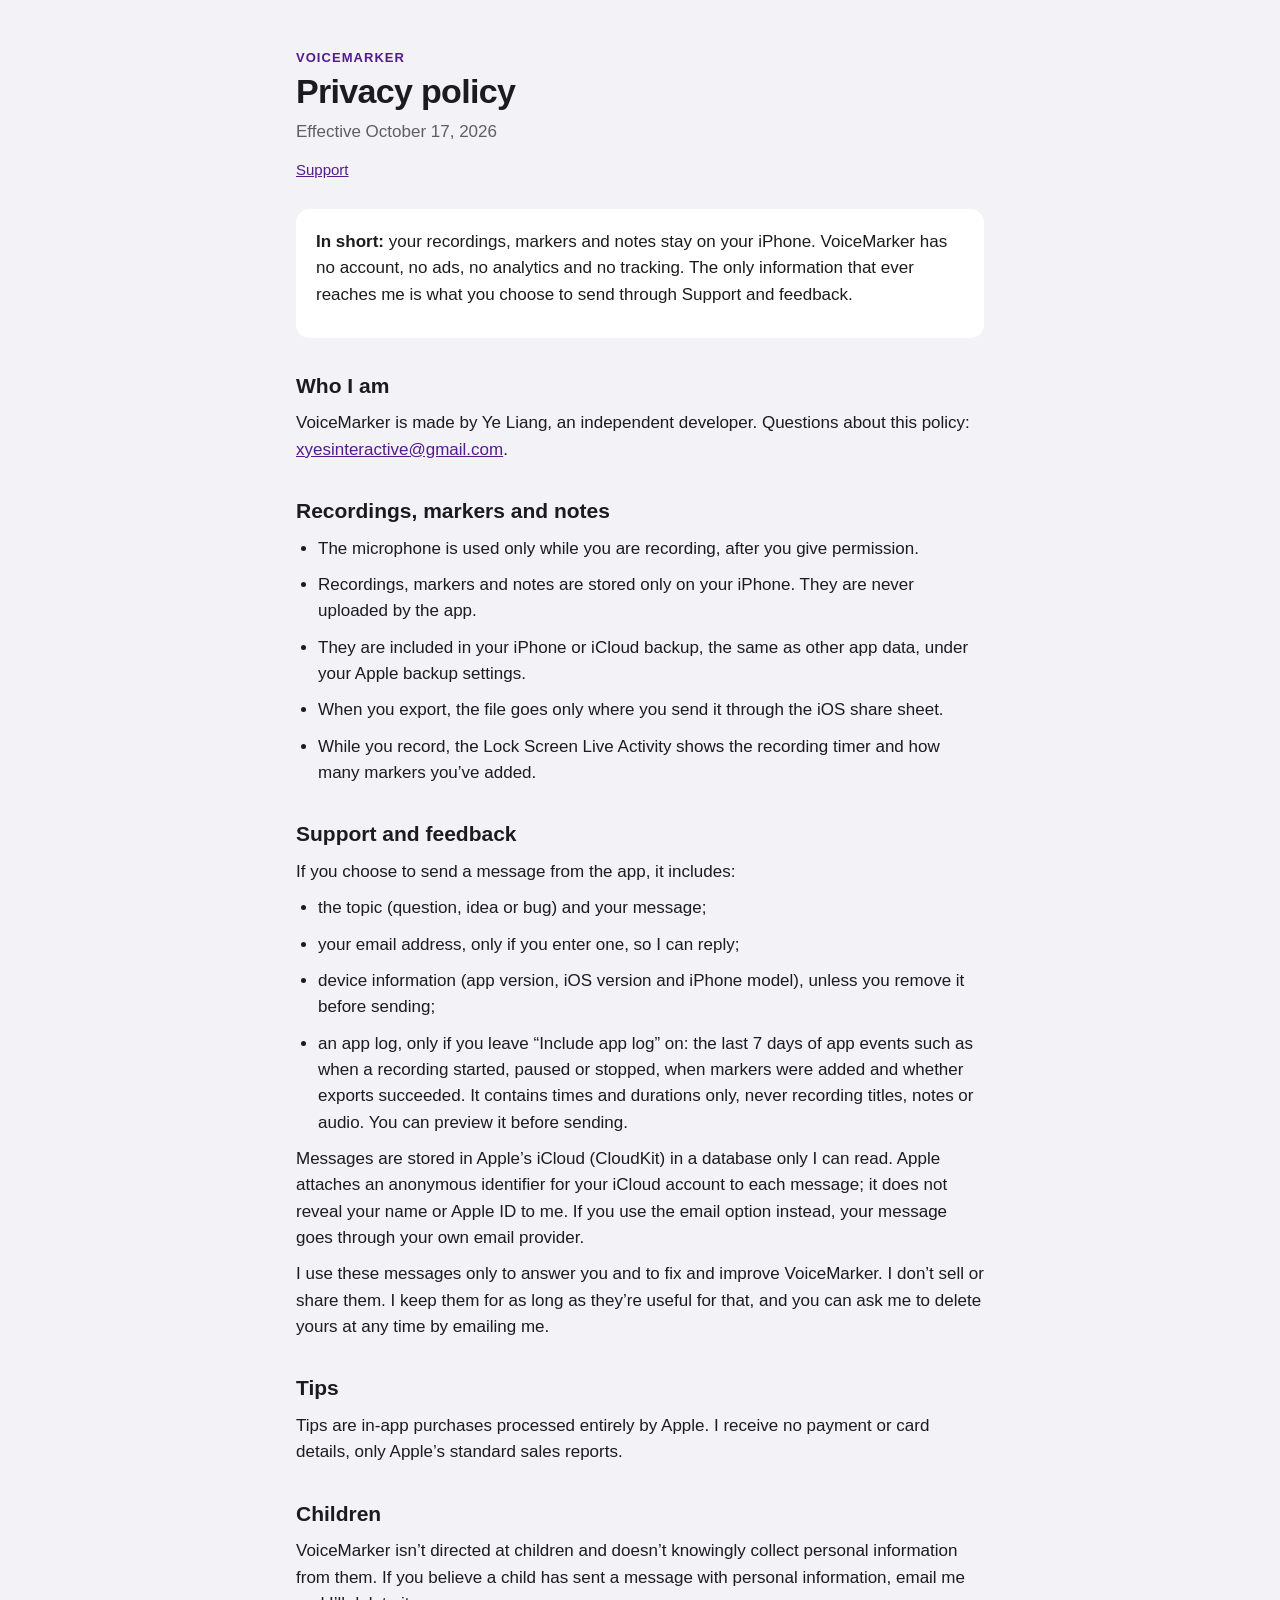
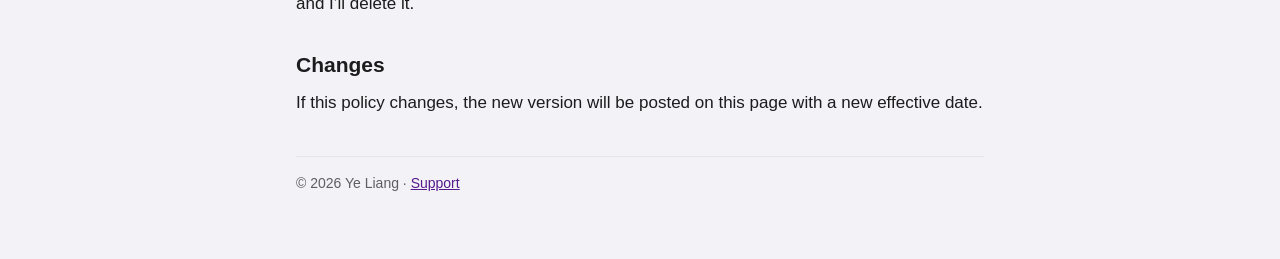
==== privacy.html @ d1b8343c "feat: VoiceMarker support page and privacy policy" ====
<!doctype html>
<html lang="en">
<head>
<meta charset="utf-8">
<meta name="viewport" content="width=device-width, initial-scale=1">
<title>VoiceMarker Privacy Policy</title>
<meta name="description" content="How VoiceMarker handles your data: recordings stay on your iPhone.">
<link rel="stylesheet" href="style.css">
</head>
<body>
<main>
  <header>
    <p class="eyebrow">VoiceMarker</p>
    <h1>Privacy policy</h1>
    <p class="lede">Effective October 17, 2026</p>
    <nav><a href="index.html">Support</a></nav>
  </header>

  <div class="card">
    <p><strong>In short:</strong> your recordings, markers and notes stay on your iPhone. VoiceMarker has no account, no ads, no analytics and no tracking. The only information that ever reaches me is what you choose to send through Support and feedback.</p>
  </div>

  <h2>Who I am</h2>
  <p>VoiceMarker is made by Ye Liang, an independent developer. Questions about this policy: <a href="mailto:xyesinteractive@gmail.com">xyesinteractive@gmail.com</a>.</p>

  <h2>Recordings, markers and notes</h2>
  <ul>
    <li>The microphone is used only while you are recording, after you give permission.</li>
    <li>Recordings, markers and notes are stored only on your iPhone. They are never uploaded by the app.</li>
    <li>They are included in your iPhone or iCloud backup, the same as other app data, under your Apple backup settings.</li>
    <li>When you export, the file goes only where you send it through the iOS share sheet.</li>
    <li>While you record, the Lock Screen Live Activity shows the recording timer and how many markers you’ve added.</li>
  </ul>

  <h2>Support and feedback</h2>
  <p>If you choose to send a message from the app, it includes:</p>
  <ul>
    <li>the topic (question, idea or bug) and your message;</li>
    <li>your email address, only if you enter one, so I can reply;</li>
    <li>device information (app version, iOS version and iPhone model), unless you remove it before sending;</li>
    <li>an app log, only if you leave “Include app log” on: the last 7 days of app events such as when a recording started, paused or stopped, when markers were added and whether exports succeeded. It contains times and durations only, never recording titles, notes or audio. You can preview it before sending.</li>
  </ul>
  <p>Messages are stored in Apple’s iCloud (CloudKit) in a database only I can read. Apple attaches an anonymous identifier for your iCloud account to each message; it does not reveal your name or Apple ID to me. If you use the email option instead, your message goes through your own email provider.</p>
  <p>I use these messages only to answer you and to fix and improve VoiceMarker. I don’t sell or share them. I keep them for as long as they’re useful for that, and you can ask me to delete yours at any time by emailing me.</p>

  <h2>Tips</h2>
  <p>Tips are in-app purchases processed entirely by Apple. I receive no payment or card details, only Apple’s standard sales reports.</p>

  <h2>Children</h2>
  <p>VoiceMarker isn’t directed at children and doesn’t knowingly collect personal information from them. If you believe a child has sent a message with personal information, email me and I’ll delete it.</p>

  <h2>Changes</h2>
  <p>If this policy changes, the new version will be posted on this page with a new effective date.</p>

  <footer>© 2026 Ye Liang · <a href="index.html">Support</a></footer>
</main>
</body>
</html>
---- style.css ----
:root {
  --bg: #F2F2F7;
  --card: #FFFFFF;
  --text: #1C1C1E;
  --muted: #5E5E63;
  --accent: #551A8B;
  --accent-soft: #EFE7F6;
  --rule: #E5E5EA;
}
@media (prefers-color-scheme: dark) {
  :root {
    --bg: #000000;
    --card: #1C1C1E;
    --text: #FFFFFF;
    --muted: #A1A1A8;
    --accent: #B48CE6;
    --accent-soft: #2B1D3A;
    --rule: #38383A;
  }
}
* { box-sizing: border-box; }
body {
  margin: 0;
  background: var(--bg);
  color: var(--text);
  font: 17px/1.55 -apple-system, BlinkMacSystemFont, "SF Pro Text", "Helvetica Neue", sans-serif;
}
main { max-width: 720px; margin: 0 auto; padding: 48px 16px 64px; }
header { margin-bottom: 28px; }
.eyebrow { font-size: 13px; font-weight: 700; letter-spacing: 0.08em; text-transform: uppercase; color: var(--accent); margin: 0; }
h1 { font-size: 34px; line-height: 1.15; margin: 4px 0 8px; letter-spacing: -0.02em; }
h2 { font-size: 21px; margin: 32px 0 8px; }
h3 { font-size: 17px; margin: 20px 0 4px; }
p, li { margin: 0 0 10px; }
ul { padding-left: 22px; margin: 0 0 10px; }
a { color: var(--accent); }
.lede { color: var(--muted); margin: 0; }
.card { background: var(--card); border-radius: 14px; padding: 20px; margin: 16px 0; }
.contact { background: var(--accent-soft); border-radius: 14px; padding: 18px 20px; margin: 20px 0; }
.contact a { font-weight: 600; }
nav { display: flex; flex-wrap: wrap; gap: 16px; margin-top: 12px; font-size: 15px; }
footer { margin-top: 40px; padding-top: 16px; border-top: 1px solid var(--rule); color: var(--muted); font-size: 14px; }
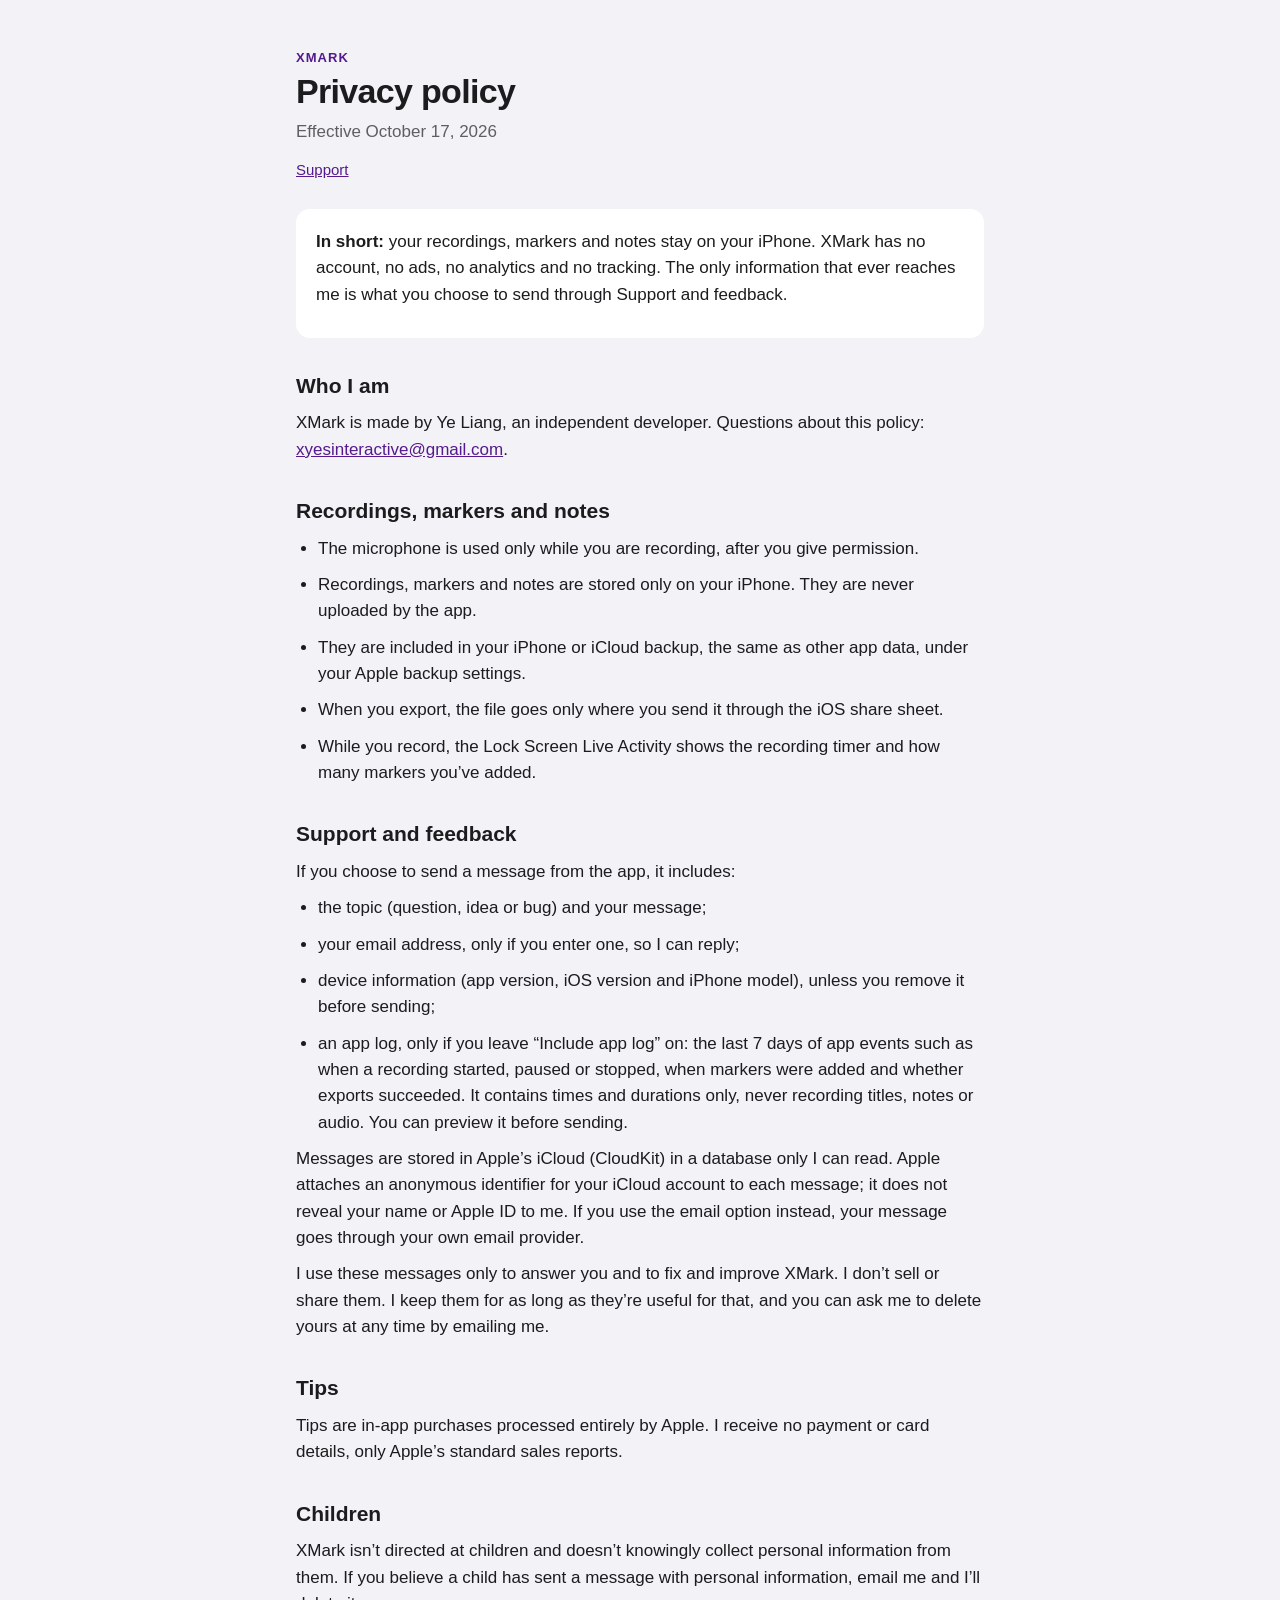
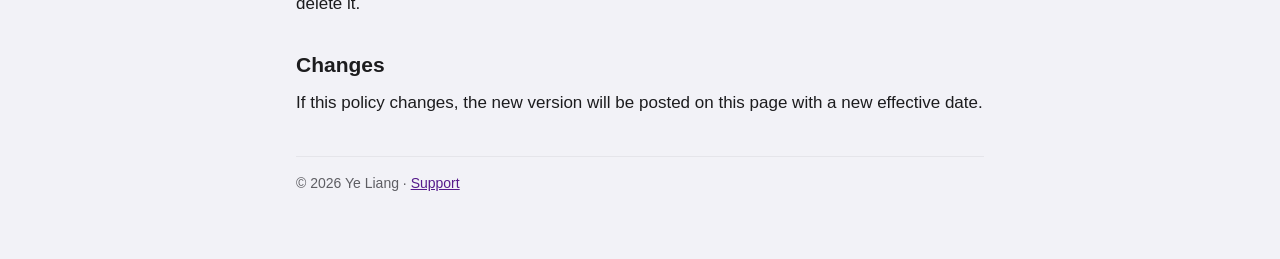
==== commit 3e85c2bf: "chore: rename to XMark" ====
--- a/privacy.html
+++ b/privacy.html
@@ -3,25 +3,25 @@
 <head>
 <meta charset="utf-8">
 <meta name="viewport" content="width=device-width, initial-scale=1">
-<title>VoiceMarker Privacy Policy</title>
-<meta name="description" content="How VoiceMarker handles your data: recordings stay on your iPhone.">
+<title>XMark Privacy Policy</title>
+<meta name="description" content="How XMark handles your data: recordings stay on your iPhone.">
 <link rel="stylesheet" href="style.css">
 </head>
 <body>
 <main>
   <header>
-    <p class="eyebrow">VoiceMarker</p>
+    <p class="eyebrow">XMark</p>
     <h1>Privacy policy</h1>
     <p class="lede">Effective October 17, 2026</p>
     <nav><a href="index.html">Support</a></nav>
   </header>
 
   <div class="card">
-    <p><strong>In short:</strong> your recordings, markers and notes stay on your iPhone. VoiceMarker has no account, no ads, no analytics and no tracking. The only information that ever reaches me is what you choose to send through Support and feedback.</p>
+    <p><strong>In short:</strong> your recordings, markers and notes stay on your iPhone. XMark has no account, no ads, no analytics and no tracking. The only information that ever reaches me is what you choose to send through Support and feedback.</p>
   </div>
 
   <h2>Who I am</h2>
-  <p>VoiceMarker is made by Ye Liang, an independent developer. Questions about this policy: <a href="mailto:xyesinteractive@gmail.com">xyesinteractive@gmail.com</a>.</p>
+  <p>XMark is made by Ye Liang, an independent developer. Questions about this policy: <a href="mailto:xyesinteractive@gmail.com">xyesinteractive@gmail.com</a>.</p>
 
   <h2>Recordings, markers and notes</h2>
   <ul>
@@ -41,13 +41,13 @@
     <li>an app log, only if you leave “Include app log” on: the last 7 days of app events such as when a recording started, paused or stopped, when markers were added and whether exports succeeded. It contains times and durations only, never recording titles, notes or audio. You can preview it before sending.</li>
   </ul>
   <p>Messages are stored in Apple’s iCloud (CloudKit) in a database only I can read. Apple attaches an anonymous identifier for your iCloud account to each message; it does not reveal your name or Apple ID to me. If you use the email option instead, your message goes through your own email provider.</p>
-  <p>I use these messages only to answer you and to fix and improve VoiceMarker. I don’t sell or share them. I keep them for as long as they’re useful for that, and you can ask me to delete yours at any time by emailing me.</p>
+  <p>I use these messages only to answer you and to fix and improve XMark. I don’t sell or share them. I keep them for as long as they’re useful for that, and you can ask me to delete yours at any time by emailing me.</p>
 
   <h2>Tips</h2>
   <p>Tips are in-app purchases processed entirely by Apple. I receive no payment or card details, only Apple’s standard sales reports.</p>
 
   <h2>Children</h2>
-  <p>VoiceMarker isn’t directed at children and doesn’t knowingly collect personal information from them. If you believe a child has sent a message with personal information, email me and I’ll delete it.</p>
+  <p>XMark isn’t directed at children and doesn’t knowingly collect personal information from them. If you believe a child has sent a message with personal information, email me and I’ll delete it.</p>
 
   <h2>Changes</h2>
   <p>If this policy changes, the new version will be posted on this page with a new effective date.</p>
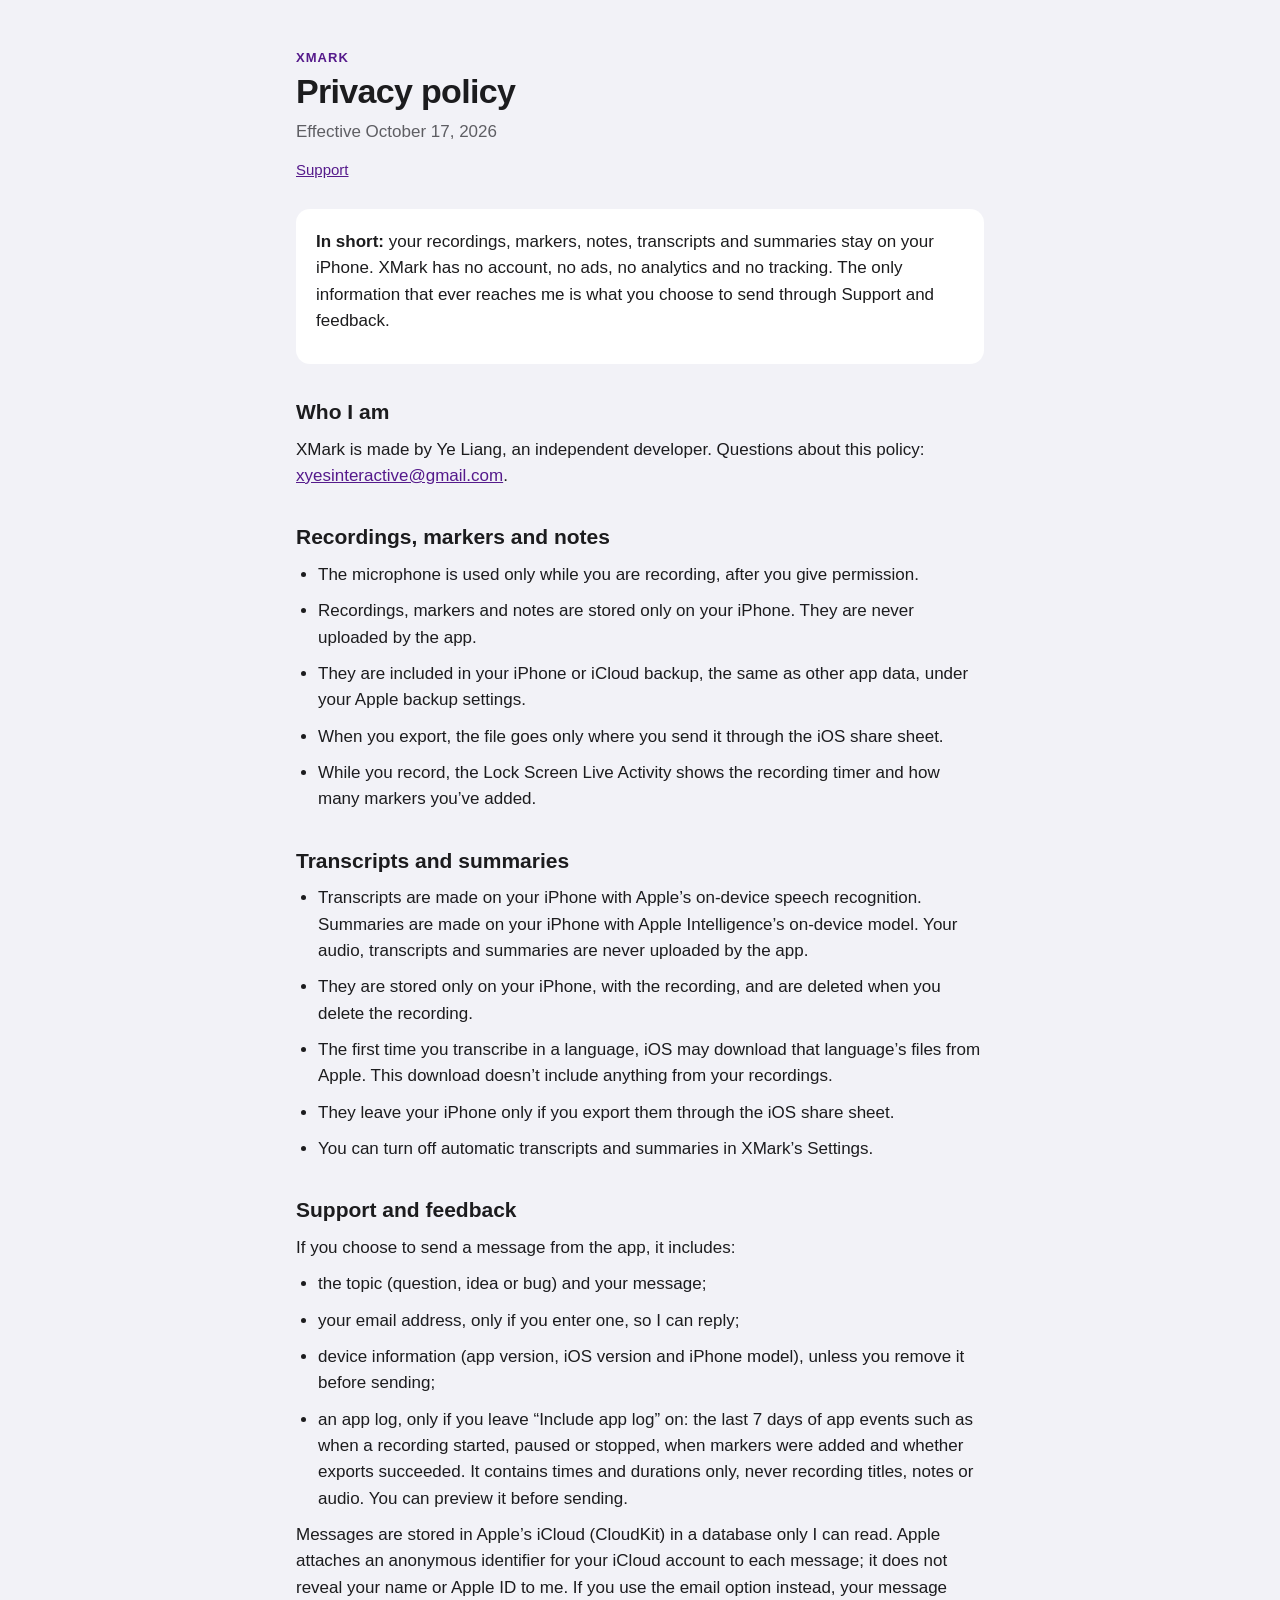
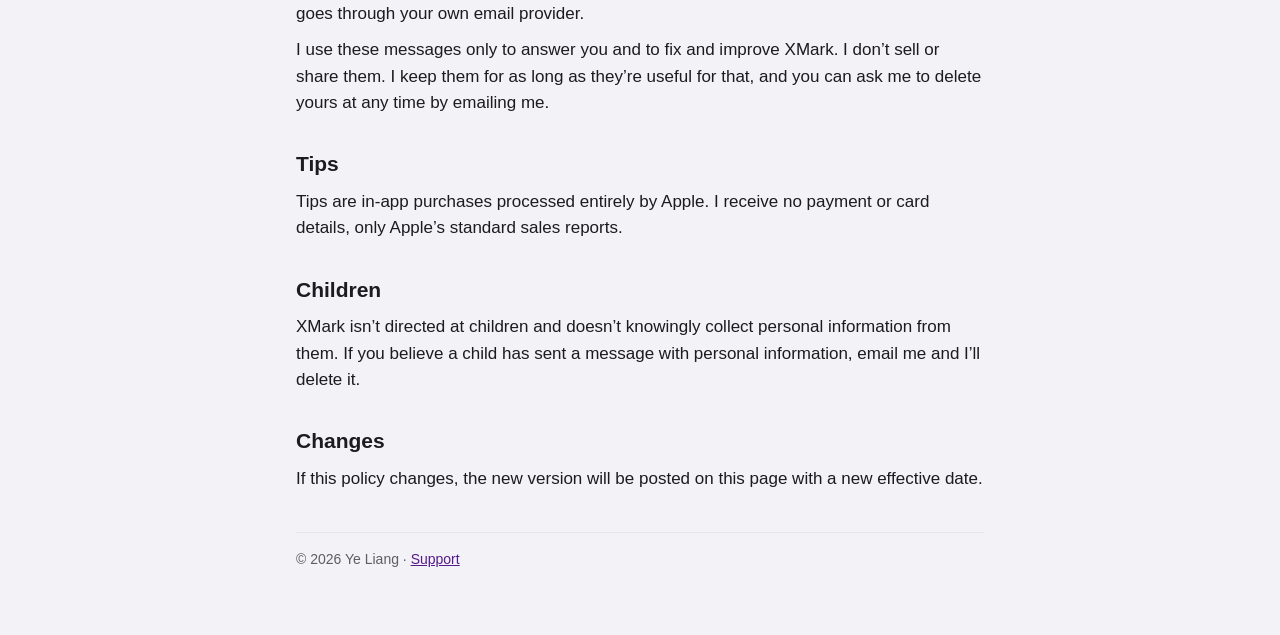
==== commit b4ad9903: "feat: transcripts, summaries and Settings in support FAQ and privacy policy" ====
--- a/privacy.html
+++ b/privacy.html
@@ -17,7 +17,7 @@
   </header>
 
   <div class="card">
-    <p><strong>In short:</strong> your recordings, markers and notes stay on your iPhone. XMark has no account, no ads, no analytics and no tracking. The only information that ever reaches me is what you choose to send through Support and feedback.</p>
+    <p><strong>In short:</strong> your recordings, markers, notes, transcripts and summaries stay on your iPhone. XMark has no account, no ads, no analytics and no tracking. The only information that ever reaches me is what you choose to send through Support and feedback.</p>
   </div>
 
   <h2>Who I am</h2>
@@ -30,6 +30,15 @@
     <li>They are included in your iPhone or iCloud backup, the same as other app data, under your Apple backup settings.</li>
     <li>When you export, the file goes only where you send it through the iOS share sheet.</li>
     <li>While you record, the Lock Screen Live Activity shows the recording timer and how many markers you’ve added.</li>
+  </ul>
+
+  <h2>Transcripts and summaries</h2>
+  <ul>
+    <li>Transcripts are made on your iPhone with Apple’s on-device speech recognition. Summaries are made on your iPhone with Apple Intelligence’s on-device model. Your audio, transcripts and summaries are never uploaded by the app.</li>
+    <li>They are stored only on your iPhone, with the recording, and are deleted when you delete the recording.</li>
+    <li>The first time you transcribe in a language, iOS may download that language’s files from Apple. This download doesn’t include anything from your recordings.</li>
+    <li>They leave your iPhone only if you export them through the iOS share sheet.</li>
+    <li>You can turn off automatic transcripts and summaries in XMark’s Settings.</li>
   </ul>
 
   <h2>Support and feedback</h2>
